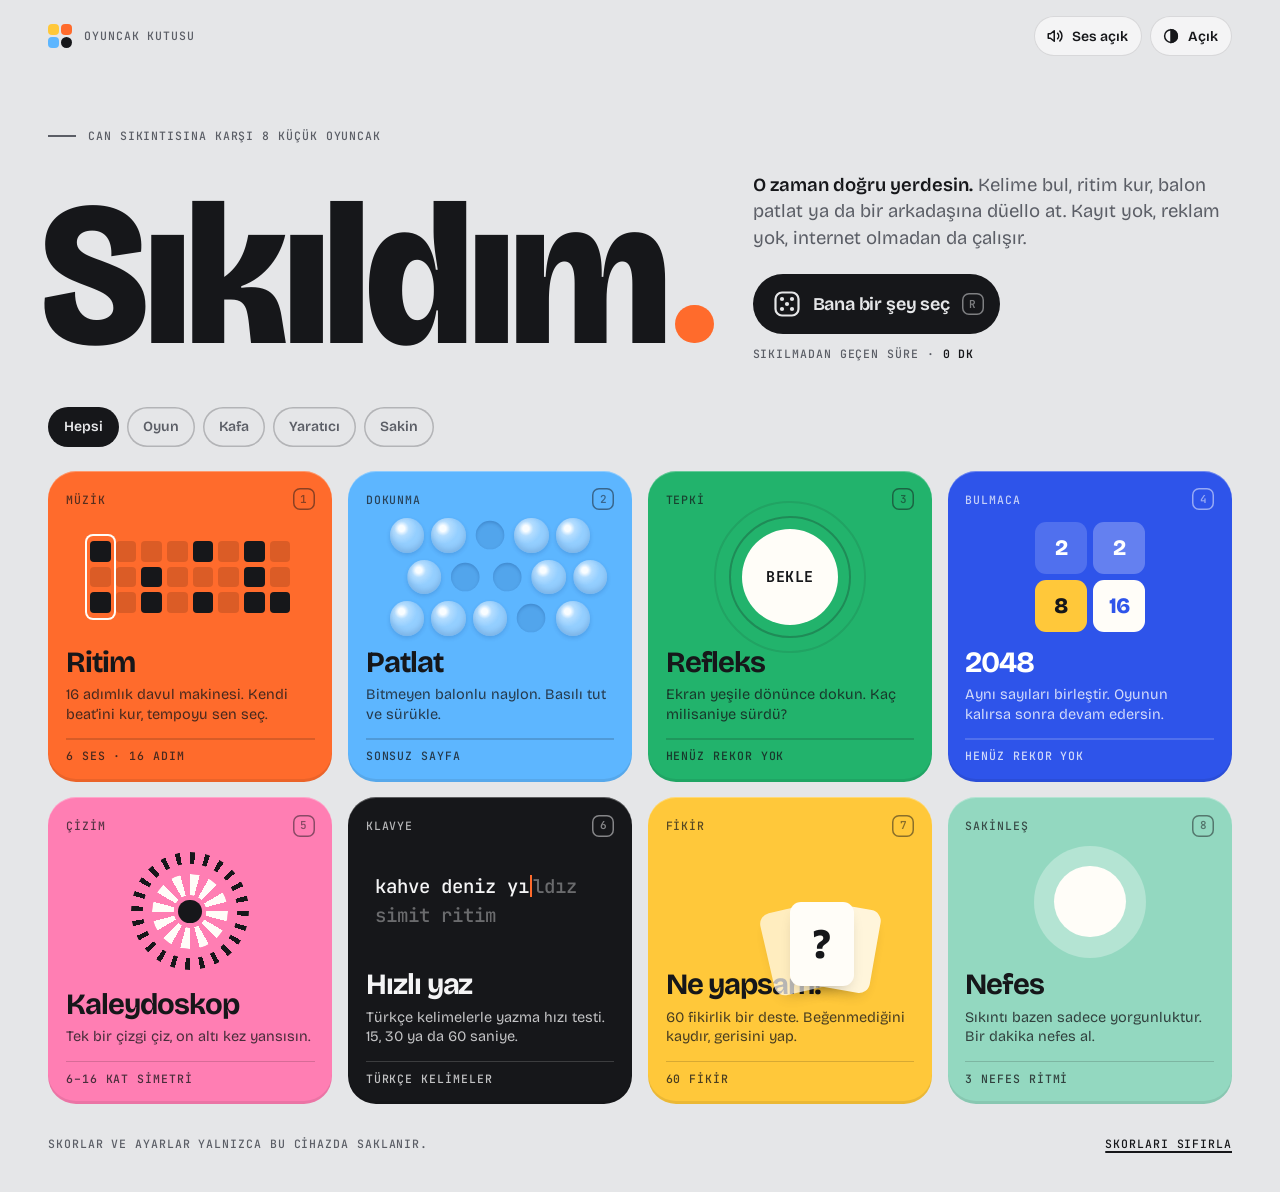
==== sikildim/v2/index.html @ 3359e669 "WIP: Sıkıldım v2 skeleton (modular toys, phone-first hub, PWA) V1 (sikildim/index.html) is unchanged" ====
<!doctype html>
<html lang="tr">
<head>
<meta charset="utf-8">
<meta name="viewport" content="width=device-width, initial-scale=1, viewport-fit=cover">
<title>Sıkıldım</title>
<meta name="description" content="Can sıkıntısına karşı küçük oyuncaklar: kelime bulmacası, yılan, davul makinesi, melodi, refleks, düello, balonlu naylon ve daha fazlası. Telefona uygulama gibi eklenir, internetsiz çalışır.">
<meta name="theme-color" content="#E5E6E8" media="(prefers-color-scheme: light)">
<meta name="theme-color" content="#101113" media="(prefers-color-scheme: dark)">
<link rel="manifest" href="manifest.webmanifest">
<link rel="icon" href="icons/favicon.svg" type="image/svg+xml">
<link rel="apple-touch-icon" href="icons/apple-touch-icon.png">
<meta name="mobile-web-app-capable" content="yes">
<meta name="apple-mobile-web-app-capable" content="yes">
<meta name="apple-mobile-web-app-status-bar-style" content="default">
<meta name="apple-mobile-web-app-title" content="Sıkıldım">
<link rel="preconnect" href="https://fonts.googleapis.com">
<link rel="preconnect" href="https://fonts.gstatic.com" crossorigin>
<link rel="stylesheet" href="https://fonts.googleapis.com/css2?family=Bricolage+Grotesque:opsz,wdth,wght@12..96,75..100,200..800&family=JetBrains+Mono:wght@400..700&display=swap">
<link rel="stylesheet" href="app.css">
<script defer src="core.js"></script>
<script defer src="toys/kelime-words.js"></script>
<script defer src="toys/kelime.js"></script>
<script defer src="toys/yilan.js"></script>
<script defer src="toys/ritim.js"></script>
<script defer src="toys/patlat.js"></script>
<script defer src="toys/refleks.js"></script>
<script defer src="toys/melodi.js"></script>
<script defer src="toys/2048.js"></script>
<script defer src="toys/duello.js"></script>
<script defer src="toys/hafiza.js"></script>
<script defer src="toys/kaleydoskop.js"></script>
<script defer src="toys/yaz.js"></script>
<script defer src="toys/yapsam.js"></script>
<script defer src="toys/nefes.js"></script>
<script defer src="hub.js"></script>
</head>
<body>
<div id="app" lang="tr">
<a class="skip" href="#shelf">Oyuncaklara geç</a>

<div class="hub" id="hub">
  <header class="wrap top">
    <div class="brand">
      <span class="brand-mark" aria-hidden="true"><i></i><i></i><i></i><i></i></span>
      <span class="mono">Oyuncak kutusu</span>
    </div>
    <div class="top-actions">
      <button type="button" class="icon-btn sound-btn" aria-pressed="true">
        <svg viewBox="0 0 24 24" fill="none" stroke="currentColor" stroke-width="2" stroke-linecap="round" stroke-linejoin="round" aria-hidden="true"><path d="M11 5 6 9H3v6h3l5 4V5Z"/><path class="ico-on" d="M15.5 8.5a5 5 0 0 1 0 7"/><path class="ico-on" d="M18.5 5.5a9 9 0 0 1 0 13"/><path class="ico-off" d="m16 9 6 6m0-6-6 6"/></svg>
        <span class="lbl">Ses açık</span>
      </button>
      <button type="button" class="icon-btn" id="theme-btn" aria-label="Temayı değiştir">
        <svg viewBox="0 0 24 24" fill="none" stroke="currentColor" stroke-width="2" aria-hidden="true"><circle cx="12" cy="12" r="8.5"/><path d="M12 3.5a8.5 8.5 0 0 1 0 17Z" fill="currentColor"/></svg>
        <span class="lbl">Tema</span>
      </button>
    </div>
  </header>

  <main class="wrap">
    <section class="hero" aria-labelledby="hero-title">
      <p class="eyebrow mono" id="eyebrow">Can sıkıntısına karşı küçük oyuncaklar</p>
      <div class="hero-main">
        <h1 class="title" id="hero-title" aria-label="Sıkıldım."><span class="title-word" aria-hidden="true">Sıkıldım</span><span class="dot" id="dot" aria-hidden="true"></span></h1>
        <div class="hero-side">
          <p class="lede"><strong>O zaman doğru yerdesin.</strong> Kelime bul, ritim kur, balon patlat ya da bir arkadaşına düello at. Kayıt yok, reklam yok, internet olmadan da çalışır.</p>
          <div class="hero-cta">
            <button type="button" class="roll" data-roll>
              <svg viewBox="0 0 28 28" aria-hidden="true"><rect x="2.5" y="2.5" width="23" height="23" rx="6.5" fill="none" stroke="currentColor" stroke-width="2.2"/><circle cx="9" cy="9" r="2.1" fill="currentColor"/><circle cx="19" cy="9" r="2.1" fill="currentColor"/><circle cx="14" cy="14" r="2.1" fill="currentColor"/><circle cx="9" cy="19" r="2.1" fill="currentColor"/><circle cx="19" cy="19" r="2.1" fill="currentColor"/></svg>
              <i class="roll-sw" aria-hidden="true"></i><span class="roll-label">Bana bir şey seç</span> <kbd>R</kbd>
            </button>
            <p class="mono meta" id="meta">Sıkılmadan geçen süre · <b>0 dk</b></p>
          </div>
        </div>
      </div>
    </section>

    <div class="hub-tools">
      <a class="resume" id="resume" href="#" hidden><i aria-hidden="true"></i><span class="mono">Kaldığın yer</span><span id="resume-name"></span><span aria-hidden="true">→</span></a>
      <div class="filters" id="filters" role="group" aria-label="Oyuncakları süz"></div>
    </div>

    <section class="shelf" id="shelf" aria-label="Oyuncaklar"></section>
  </main>

  <footer class="wrap foot mono">
    <p>Skorlar ve ayarlar yalnızca bu cihazda saklanır.</p>
    <button type="button" class="link-btn install-btn" id="foot-install" hidden>Ana ekrana ekle</button>
    <div class="foot-reset" id="reset-zone">
      <button type="button" class="link-btn" id="reset">Skorları sıfırla</button>
    </div>
  </footer>

  <div class="dock" id="dock">
    <button type="button" class="roll" data-roll>
      <svg viewBox="0 0 28 28" aria-hidden="true"><rect x="2.5" y="2.5" width="23" height="23" rx="6.5" fill="none" stroke="currentColor" stroke-width="2.2"/><circle cx="9" cy="9" r="2.1" fill="currentColor"/><circle cx="19" cy="9" r="2.1" fill="currentColor"/><circle cx="14" cy="14" r="2.1" fill="currentColor"/><circle cx="9" cy="19" r="2.1" fill="currentColor"/><circle cx="19" cy="19" r="2.1" fill="currentColor"/></svg>
      <i class="roll-sw" aria-hidden="true"></i><span class="roll-label">Bana bir şey seç</span>
    </button>
    <button type="button" class="icon-btn install-btn" id="dock-install" aria-label="Ana ekrana ekle" hidden>
      <svg viewBox="0 0 24 24" fill="none" stroke="currentColor" stroke-width="2.2" stroke-linecap="round" stroke-linejoin="round" aria-hidden="true"><path d="M12 4v11"/><path d="m7.5 10.5 4.5 4.5 4.5-4.5"/><path d="M5 19h14"/></svg>
      <span class="lbl">Ekle</span>
    </button>
  </div>
</div>

<div class="stage" id="stage" role="dialog" aria-modal="true" aria-labelledby="stage-title" hidden>
  <div class="stage-veil" id="stage-veil" aria-hidden="true" hidden></div>
  <div class="stage-bar">
    <button type="button" class="back" id="back" aria-label="Oyuncak kutusuna dön">
      <svg viewBox="0 0 24 24" fill="none" stroke="currentColor" stroke-width="2.2" stroke-linecap="round" stroke-linejoin="round" aria-hidden="true"><path d="M15 5l-7 7 7 7"/></svg>
      <span>Kutu</span><kbd>Esc</kbd>
    </button>
    <div class="stage-id">
      <span class="stage-swatch" aria-hidden="true"></span>
      <span class="mono stage-kind" id="stage-kind"></span>
      <h2 class="stage-title" id="stage-title"></h2>
    </div>
    <div class="stage-right">
      <p class="mono stage-hint" id="stage-hint"></p>
      <button type="button" class="icon-btn sound-btn" aria-pressed="true">
        <svg viewBox="0 0 24 24" fill="none" stroke="currentColor" stroke-width="2" stroke-linecap="round" stroke-linejoin="round" aria-hidden="true"><path d="M11 5 6 9H3v6h3l5 4V5Z"/><path class="ico-on" d="M15.5 8.5a5 5 0 0 1 0 7"/><path class="ico-on" d="M18.5 5.5a9 9 0 0 1 0 13"/><path class="ico-off" d="m16 9 6 6m0-6-6 6"/></svg>
        <span class="lbl">Ses açık</span>
      </button>
    </div>
  </div>
  <div class="stage-body" id="stage-body"></div>
</div>

<div class="sr-only" aria-live="polite" id="live"></div>
</div>
</body>
</html>
---- sikildim/v2/app.css ----
:root {
  /* Layout (v2, phone first): compact headline, filter chips and a 2-up shelf of toy tiles; a thumb-zone dock holds the dice.
     Each tile (or the dice) grows into a full-screen stage. */
  --bg: #E5E6E8;
  --panel: #F4F4F5;
  --panel-2: #D9DADD;
  --panel-3: #CBCCD0;
  --fg: #16171A;
  --mute: #5B5E66;
  --line: rgba(22, 23, 26, .12);
  --line-2: rgba(22, 23, 26, .24);
  --shade: rgba(16, 18, 24, .3);

  /* The toy box: one colour per toy, identical in both themes */
  --yellow: #FFC83A;
  --orange: #FF6B2C;
  --green: #22B36C;
  --sky: #5DB6FF;
  --pink: #FF7EB3;
  --cobalt: #2E54EA;
  --mint: #93D8C0;
  --lilac: #B9A3FF;
  --red: #F2493B;
  --teal: #14A89E;
  --sand: #EAD7AE;
  --lime: #C6EE4B;
  --paper: #FFFDF8;
  --on-light: #16171A;
  --on-dark: #FFFFFF;
  --ink-tile: #16171A;
  --ink-tile-fg: #F4F4F5;
  --canvas: #0E0F12;
  --canvas-fg: #E9EAEE;
  --bad: #D93A3F;

  /* 2048 ramp */
  --g2: #F7F7F8; --g4: #E6E8EE; --g8: #C3D1FF; --g16: #93ADFF; --g32: #6286FF; --g64: #2E54EA;
  --g128: #FFD45C; --g256: #FFC83A; --g512: #FF9A3C; --g1024: #FF6B2C; --gsup: #FF7EB3;

  --f-display: "Bricolage Grotesque", ui-sans-serif, system-ui, -apple-system, "Segoe UI", Roboto, "Helvetica Neue", Arial, sans-serif;
  --f-mono: "JetBrains Mono", ui-monospace, "SFMono-Regular", Menlo, Consolas, monospace;
  --ease: cubic-bezier(.2, .8, .2, 1);
  --spring: cubic-bezier(.3, 1.45, .55, 1);
  --r-xl: 28px;
  --r-lg: 20px;
  --r-md: 14px;
  --gutter: clamp(16px, 4vw, 48px);
}
@media (prefers-color-scheme: dark) {
  :root:not([data-theme="light"]) {
    --bg: #101113; --panel: #1B1C1F; --panel-2: #26272B; --panel-3: #33343A;
    --fg: #EDEEF0; --mute: #9A9DA5; --line: rgba(255, 255, 255, .09); --line-2: rgba(255, 255, 255, .2); --shade: rgba(0, 0, 0, .65);
    --ink-tile: #EDEEF0; --ink-tile-fg: #16171A; --bad: #FF6469;
    --g2: #2A2B30; --g4: #36383F;
    color-scheme: dark;
  }
}
:root[data-theme="dark"] {
  --bg: #101113; --panel: #1B1C1F; --panel-2: #26272B; --panel-3: #33343A;
  --fg: #EDEEF0; --mute: #9A9DA5; --line: rgba(255, 255, 255, .09); --line-2: rgba(255, 255, 255, .2); --shade: rgba(0, 0, 0, .65);
  --ink-tile: #EDEEF0; --ink-tile-fg: #16171A; --bad: #FF6469;
  --g2: #2A2B30; --g4: #36383F;
  color-scheme: dark;
}

*, *::before, *::after { box-sizing: border-box; }
[hidden] { display: none !important; }
html { background: var(--bg); -webkit-text-size-adjust: 100%; }
html.stage-open { overflow: hidden; padding-right: var(--sbw, 0px); }
body {
  margin: 0; background: var(--bg); color: var(--fg);
  font: 400 17px/1.5 var(--f-display);
  -webkit-font-smoothing: antialiased; -moz-osx-font-smoothing: grayscale;
}
h1, h2, h3, p { margin: 0; }
h1, h2, h3 { text-wrap: balance; }
p { text-wrap: pretty; }
a { color: inherit; }
button, input, select { font: inherit; color: inherit; }
button { background: none; border: 0; padding: 0; cursor: pointer; -webkit-tap-highlight-color: transparent; touch-action: manipulation; }
:focus-visible { outline: 2.5px solid var(--fg); outline-offset: 3px; }
::selection { background: var(--yellow); color: var(--on-light); }
.sr-only { position: absolute !important; width: 1px; height: 1px; padding: 0; margin: -1px; overflow: hidden; clip: rect(0 0 0 0); white-space: nowrap; border: 0; }
.mono { font-family: var(--f-mono); font-size: 11.5px; font-weight: 500; line-height: 1.35; letter-spacing: .08em; text-transform: uppercase; }
kbd {
  display: inline-grid; place-items: center; min-width: 22px; height: 22px; padding: 0 6px; border-radius: 7px;
  font: 600 11px/1 var(--f-mono); letter-spacing: 0; box-shadow: inset 0 0 0 1.5px currentColor; opacity: .5;
}
@media (hover: none) { .btn kbd, .back kbd, .roll kbd, .tile-top kbd, .pad kbd { display: none; } }
.skip { position: fixed; left: 16px; top: -80px; z-index: 100; padding: 10px 14px; border-radius: 10px; background: var(--fg); color: var(--bg); font-weight: 600; text-decoration: none; }
.skip:focus { top: 16px; }

/* ---------- Shared controls ---------- */
.btn {
  display: inline-flex; align-items: center; justify-content: center; gap: 10px; height: 48px; padding: 0 20px;
  border-radius: 999px; background: var(--panel); box-shadow: inset 0 0 0 1px var(--line);
  font-size: 16px; font-weight: 600; white-space: nowrap; text-decoration: none;
  transition: transform .35s var(--spring), background .2s, box-shadow .2s;
}
.btn:hover { background: var(--panel-2); }
.btn:active { transform: scale(.96); transition-duration: .1s; }
.btn.primary { background: var(--fg); color: var(--bg); box-shadow: none; }
.btn.primary:hover { background: var(--fg); box-shadow: 0 10px 24px -14px var(--shade); }
.btn[disabled] { opacity: .45; cursor: not-allowed; }
.icon-btn {
  display: inline-flex; align-items: center; gap: 8px; height: 40px; padding: 0 14px 0 12px; border-radius: 999px;
  background: var(--panel); box-shadow: inset 0 0 0 1px var(--line); font-size: 14px; font-weight: 600;
  transition: background .2s, transform .3s var(--spring);
}
.icon-btn:hover { background: var(--panel-2); }
.icon-btn:active { transform: scale(.95); }
.icon-btn svg { width: 18px; height: 18px; flex: none; }
.sound-btn[aria-pressed="false"] .ico-on, .sound-btn[aria-pressed="true"] .ico-off { display: none; }
.seg { display: inline-flex; flex-wrap: wrap; justify-content: center; gap: 3px; padding: 4px; border-radius: 22px; background: var(--panel-2); }
.seg button { min-height: 36px; padding: 0 14px; border-radius: 999px; font-size: 14px; font-weight: 600; color: var(--mute); transition: background .2s, color .2s; }
.seg button:hover { color: var(--fg); }
.seg button[aria-pressed="true"] { background: var(--panel); color: var(--fg); box-shadow: 0 1px 3px var(--shade); }
.chips { display: flex; flex-wrap: wrap; justify-content: center; gap: 6px; }
.chip {
  display: inline-flex; align-items: center; gap: 8px; height: 36px; padding: 0 14px; border-radius: 999px;
  font-size: 14px; font-weight: 600; color: var(--mute); box-shadow: inset 0 0 0 1.5px var(--line-2);
  transition: background .2s, color .2s, box-shadow .2s, transform .3s var(--spring);
}
.chip:hover { color: var(--fg); box-shadow: inset 0 0 0 1.5px var(--fg); }
.chip:active { transform: scale(.95); }
.chip[aria-pressed="true"] { background: var(--fg); color: var(--bg); box-shadow: none; }
input[type="range"] { -webkit-appearance: none; appearance: none; width: 100%; height: 28px; margin: 0; background: transparent; cursor: pointer; }
input[type="range"]::-webkit-slider-runnable-track { height: 6px; border-radius: 99px; background: linear-gradient(var(--c), var(--c)) 0 / var(--p, 50%) 100% no-repeat, var(--panel-3); }
input[type="range"]::-webkit-slider-thumb { -webkit-appearance: none; width: 22px; height: 22px; margin-top: -8px; border-radius: 50%; background: var(--fg); box-shadow: 0 0 0 4px var(--panel); }
input[type="range"]::-moz-range-track { height: 6px; border-radius: 99px; background: var(--panel-3); }
input[type="range"]::-moz-range-progress { height: 6px; border-radius: 99px; background: var(--c); }
input[type="range"]::-moz-range-thumb { width: 22px; height: 22px; border: 0; border-radius: 50%; background: var(--fg); box-shadow: 0 0 0 4px var(--panel); }

/* ---------- Hub ---------- */
.wrap { width: 100%; max-width: 1480px; margin-inline: auto; padding-inline: var(--gutter); }
.hub.covered { visibility: hidden; }
.top { display: flex; align-items: center; justify-content: space-between; gap: 16px; padding-block: calc(env(safe-area-inset-top, 0px) + 16px) 0; }
.brand { display: flex; align-items: center; gap: 12px; color: var(--mute); }
.brand-mark { display: grid; grid-template-columns: 1fr 1fr; gap: 2px; width: 24px; height: 24px; flex: none; }
.brand-mark i { border-radius: 4px; }
.brand-mark i:nth-child(1) { background: var(--yellow); }
.brand-mark i:nth-child(2) { background: var(--orange); }
.brand-mark i:nth-child(3) { background: var(--sky); }
.brand-mark i:nth-child(4) { background: var(--fg); border-radius: 50%; }
.top-actions { display: flex; gap: 8px; }
@media (max-width: 520px) { .top-actions .lbl { display: none; } .icon-btn { padding: 0 11px; } }

.hero { display: grid; gap: clamp(16px, 2.4vw, 28px); padding-block: clamp(26px, 6vw, 72px) clamp(18px, 3vw, 36px); }
.eyebrow { display: flex; align-items: center; gap: 12px; color: var(--mute); }
.eyebrow::before { content: ""; width: 28px; height: 1.5px; background: currentColor; }
.hero-main { display: grid; gap: clamp(22px, 3vw, 40px); align-items: end; }
@media (min-width: 1180px) { .hero-main { grid-template-columns: auto minmax(0, 1fr); } }
.title {
  font-size: clamp(56px, 21vw, 236px); line-height: .8; font-weight: 800; font-stretch: 92%;
  letter-spacing: -.02em; margin-left: -.04em; padding-bottom: .05em; white-space: nowrap;
}
@media (min-width: 1180px) { .title { font-size: clamp(150px, 16vw, 236px); } }
.title-word { display: inline-block; }
.dot {
  display: inline-block; width: .19em; height: .19em; margin-left: .04em; border-radius: 50%;
  background: var(--dot, var(--orange)); transform-origin: 50% 100%; cursor: pointer; transition: background .3s;
}
.hero-side { display: grid; gap: 22px; max-width: 540px; padding-bottom: .4em; }
.lede { font-size: clamp(17px, 1.45vw, 20px); line-height: 1.45; color: var(--mute); }
.lede strong { color: var(--fg); font-weight: 600; }
.hero-cta { display: flex; flex-wrap: wrap; align-items: center; gap: 12px 18px; }
.roll {
  display: inline-flex; align-items: center; gap: 12px; height: 60px; padding: 0 16px 0 20px; border-radius: 999px;
  background: var(--fg); color: var(--bg); font-size: 18px; font-weight: 650; letter-spacing: -.01em; white-space: nowrap;
  transition: transform .4s var(--spring), box-shadow .3s;
}
.roll:hover { transform: translateY(-2px); box-shadow: 0 16px 32px -16px var(--shade); }
.roll:active { transform: translateY(1px) scale(.98); transition-duration: .1s; }
.roll svg { width: 28px; height: 28px; flex: none; }
.roll.is-rolling svg { animation: spin .5s linear infinite; }
.roll kbd { color: var(--bg); }
.meta { color: var(--mute); }
.meta b { color: var(--fg); font-weight: 600; }

.shelf { display: grid; grid-template-columns: repeat(4, minmax(0, 1fr)); gap: clamp(10px, 1.2vw, 16px); }
@media (max-width: 960px) { .shelf { grid-template-columns: repeat(2, minmax(0, 1fr)); } }
.tile {
  --cf: var(--on-light);
  position: relative; isolation: isolate; overflow: hidden;
  display: flex; flex-direction: column; min-height: clamp(260px, 24vw, 330px); padding: clamp(14px, 1.4vw, 20px);
  border-radius: var(--r-xl); background: var(--c); color: var(--cf); text-decoration: none;
  box-shadow: inset 0 1px 0 rgba(255, 255, 255, .3), inset 0 -3px 0 rgba(0, 0, 0, .08);
  transition: transform .55s var(--spring), box-shadow .4s var(--ease), opacity .3s, filter .3s;
}
.tile:hover { transform: translateY(-5px); box-shadow: inset 0 1px 0 rgba(255, 255, 255, .3), inset 0 -3px 0 rgba(0, 0, 0, .08), 0 24px 40px -24px var(--shade); }
.tile:active { transform: translateY(0) scale(.985); transition-duration: .12s; }
.tile:focus-visible { outline-offset: 4px; }
.tile-top { display: flex; align-items: center; justify-content: space-between; gap: 8px; }
.tile-top .mono { opacity: .72; }
.art { position: relative; flex: 1; display: grid; place-items: center; min-height: 100px; margin-block: 8px 12px; }
.tile-name { font-size: clamp(24px, 2.3vw, 34px); font-weight: 700; line-height: 1; letter-spacing: -.035em; }
.tile-desc { margin-top: 8px; max-width: 30ch; font-size: 14.5px; line-height: 1.35; opacity: .78; }
.tile-stat { position: relative; margin-top: 14px; padding-top: 10px; opacity: .78; }
.tile-stat::before { content: ""; position: absolute; inset: 0 0 auto; height: 1.5px; background: currentColor; opacity: .22; }
@media (max-width: 560px) {
  .tile { min-height: 190px; padding: 14px; border-radius: 22px; }
  .tile-desc { display: none; }
  .tile-name { font-size: clamp(19px, 5.4vw, 25px); }
  .art { min-height: 64px; margin-block: 4px 8px; transform: scale(.76); }
  .tile-stat { margin-top: 10px; padding-top: 8px; font-size: 10px; }
}
.shelf.rolling .tile { opacity: .4; filter: saturate(.4); }
.shelf.rolling .tile.lit { opacity: 1; filter: none; transform: translateY(-6px) scale(1.015); transition-duration: .12s; }

@keyframes blink { 50% { opacity: 0; } }
@keyframes fadein { from { opacity: 0; } }

.foot { display: flex; flex-wrap: wrap; align-items: center; justify-content: space-between; gap: 12px 24px; padding-block: 32px 40px; color: var(--mute); }
.foot-reset { display: flex; flex-wrap: wrap; align-items: center; gap: 10px; }
.link-btn { font: inherit; letter-spacing: inherit; text-transform: inherit; color: var(--fg); text-decoration: underline; text-underline-offset: 3px; text-decoration-thickness: 1.5px; }
.link-btn.danger { color: var(--bad); }

/* ---------- Stage ---------- */
.stage { position: fixed; inset: 0; z-index: 40; display: flex; flex-direction: column; background: var(--bg); }
.stage-veil { position: absolute; inset: 0; z-index: 5; background: var(--c); opacity: 0; pointer-events: none; }
.stage-bar {
  flex: none; display: flex; align-items: center; gap: clamp(10px, 2vw, 20px);
  padding: calc(env(safe-area-inset-top, 0px) + 12px) var(--gutter) 12px; border-bottom: 1px solid var(--line);
}
.back {
  display: inline-flex; align-items: center; gap: 8px; height: 42px; padding: 0 12px 0 10px; border-radius: 999px; flex: none;
  background: var(--panel); box-shadow: inset 0 0 0 1px var(--line); font-size: 15px; font-weight: 600;
  transition: background .2s, transform .3s var(--spring);
}
.back:hover { background: var(--panel-2); }
.back:active { transform: scale(.95); }
.back svg { width: 20px; height: 20px; }
.stage-id { display: flex; align-items: center; gap: 12px; min-width: 0; }
.stage-swatch { width: 14px; height: 14px; border-radius: 5px; background: var(--c); flex: none; }
.stage-kind { color: var(--mute); }
.stage-title { font-size: clamp(20px, 2vw, 26px); font-weight: 700; line-height: 1; letter-spacing: -.03em; white-space: nowrap; overflow: hidden; text-overflow: ellipsis; }
.stage-right { margin-left: auto; display: flex; align-items: center; gap: 16px; }
.stage-hint { color: var(--mute); text-align: right; }
@media (max-width: 900px) { .stage-hint { display: none; } }
@media (max-width: 560px) { .stage-kind, .back span { display: none; } .stage-right .lbl { display: none; } }
.stage-body {
  flex: 1; min-height: 0; overflow: auto; overscroll-behavior: contain; display: flex; flex-direction: column;
  padding: clamp(18px, 3vw, 40px) var(--gutter) calc(env(safe-area-inset-bottom, 0px) + 28px);
}
.toy { width: 100%; max-width: 1100px; margin: auto; display: flex; flex-direction: column; align-items: center; gap: clamp(16px, 2.4vw, 28px); }
.note { color: var(--mute); text-align: center; }

@keyframes spin { to { transform: rotate(360deg); } }
@media (prefers-reduced-motion: reduce) {
  *, *::before, *::after { animation-duration: .001ms !important; animation-iteration-count: 1 !important; transition-duration: .001ms !important; scroll-behavior: auto !important; }
}

/* ---------- v2: filters, resume, dock, sheets, toast ---------- */
.hub-tools { display: grid; gap: 12px; padding-bottom: clamp(14px, 2vw, 22px); }
.filters {
  display: flex; gap: 8px; overflow-x: auto; scrollbar-width: none; -webkit-overflow-scrolling: touch;
  margin-inline: calc(var(--gutter) * -1); padding: 2px var(--gutter);
}
.filters::-webkit-scrollbar { display: none; }
.filters .chip { flex: none; height: 40px; padding: 0 16px; }
.resume {
  --c: var(--fg);
  justify-self: start; display: inline-flex; align-items: center; gap: 10px; min-height: 44px; padding: 0 16px 0 12px; border-radius: 999px;
  background: var(--panel); box-shadow: inset 0 0 0 1px var(--line); font-size: 15px; font-weight: 600; text-decoration: none;
  transition: transform .3s var(--spring), background .2s;
}
.resume:hover { background: var(--panel-2); }
.resume:active { transform: scale(.97); }
.resume i { width: 14px; height: 14px; border-radius: 5px; background: var(--c); flex: none; }
.resume .mono { color: var(--mute); }
.tile[hidden] { display: none !important; }
.shelf-empty { grid-column: 1 / -1; padding: 40px 0; text-align: center; color: var(--mute); }

.roll .roll-sw { display: none; width: 14px; height: 14px; border-radius: 5px; background: var(--rc, var(--orange)); flex: none; }
.roll.is-rolling .roll-sw { display: block; }
.roll .roll-label { min-width: 0; overflow: hidden; text-overflow: ellipsis; }
.dock { display: none; }
.install-btn[hidden] { display: none !important; }
@media (max-width: 760px) {
  .hero-cta .roll { display: none; }
  .dock {
    position: fixed; left: 0; right: 0; bottom: 0; z-index: 30; display: flex; align-items: center; gap: 10px;
    padding: 18px var(--gutter) calc(env(safe-area-inset-bottom, 0px) + 12px);
    background: linear-gradient(to top, var(--bg) 62%, color-mix(in srgb, var(--bg) 0%, transparent));
    pointer-events: none;
  }
  .dock > * { pointer-events: auto; }
  .dock .roll { flex: 1; justify-content: center; height: 60px; box-shadow: 0 14px 30px -16px var(--shade); }
  .dock .install-btn { flex: none; width: 60px; height: 60px; padding: 0; justify-content: center; border-radius: 50%; }
  .dock .install-btn .lbl { display: none; }
  .foot { padding-bottom: calc(env(safe-area-inset-bottom, 0px) + 104px); }
  html:not(.stage-open) .toast { bottom: calc(env(safe-area-inset-bottom, 0px) + 92px); }
}

.toast {
  position: fixed; left: 50%; bottom: calc(env(safe-area-inset-bottom, 0px) + 24px); z-index: 90; max-width: calc(100vw - 32px);
  padding: 12px 18px; border-radius: 14px; background: var(--fg); color: var(--bg); font-size: 15px; font-weight: 600; text-align: center;
  box-shadow: 0 18px 40px -18px var(--shade); opacity: 0; pointer-events: none; transform: translate(-50%, 16px);
  transition: opacity .25s, transform .4s var(--spring);
}
.toast.show { opacity: 1; transform: translate(-50%, 0); }

.update-bar {
  position: fixed; left: 50%; top: calc(env(safe-area-inset-top, 0px) + 12px); z-index: 95; display: flex; align-items: center; gap: 12px;
  padding: 8px 8px 8px 16px; border-radius: 999px; background: var(--fg); color: var(--bg); font-weight: 600; font-size: 15px;
  transform: translateX(-50%); box-shadow: 0 18px 40px -18px var(--shade); max-width: calc(100vw - 32px);
}
.update-bar button { height: 36px; padding: 0 14px; border-radius: 999px; background: var(--bg); color: var(--fg); font-weight: 650; }

.sheet-wrap { position: fixed; inset: 0; z-index: 85; display: grid; align-items: end; justify-items: center; background: rgba(10, 11, 13, .42); animation: fadein .25s; }
.sheet {
  width: min(100%, 520px); padding: 22px var(--gutter) calc(env(safe-area-inset-bottom, 0px) + 20px); border-radius: 26px 26px 0 0;
  background: var(--panel); box-shadow: 0 -20px 50px -30px var(--shade); display: grid; gap: 16px; animation: sheetin .45s var(--spring);
}
@media (min-width: 561px) { .sheet-wrap { align-items: center; } .sheet { border-radius: 26px; padding-bottom: 22px; } }
@keyframes sheetin { from { transform: translateY(40px); opacity: 0; } }
.sheet h2 { font-size: 26px; font-weight: 750; letter-spacing: -.03em; line-height: 1.05; }
.sheet ol { margin: 0; padding-left: 22px; display: grid; gap: 10px; color: var(--mute); }
.sheet ol strong { color: var(--fg); }
.sheet .btn { justify-self: stretch; }
.share-glyph { display: inline-block; width: 18px; height: 18px; vertical-align: -3px; }

body { -webkit-tap-highlight-color: transparent; }
@media (display-mode: standalone) { html, body { overscroll-behavior-y: none; } }
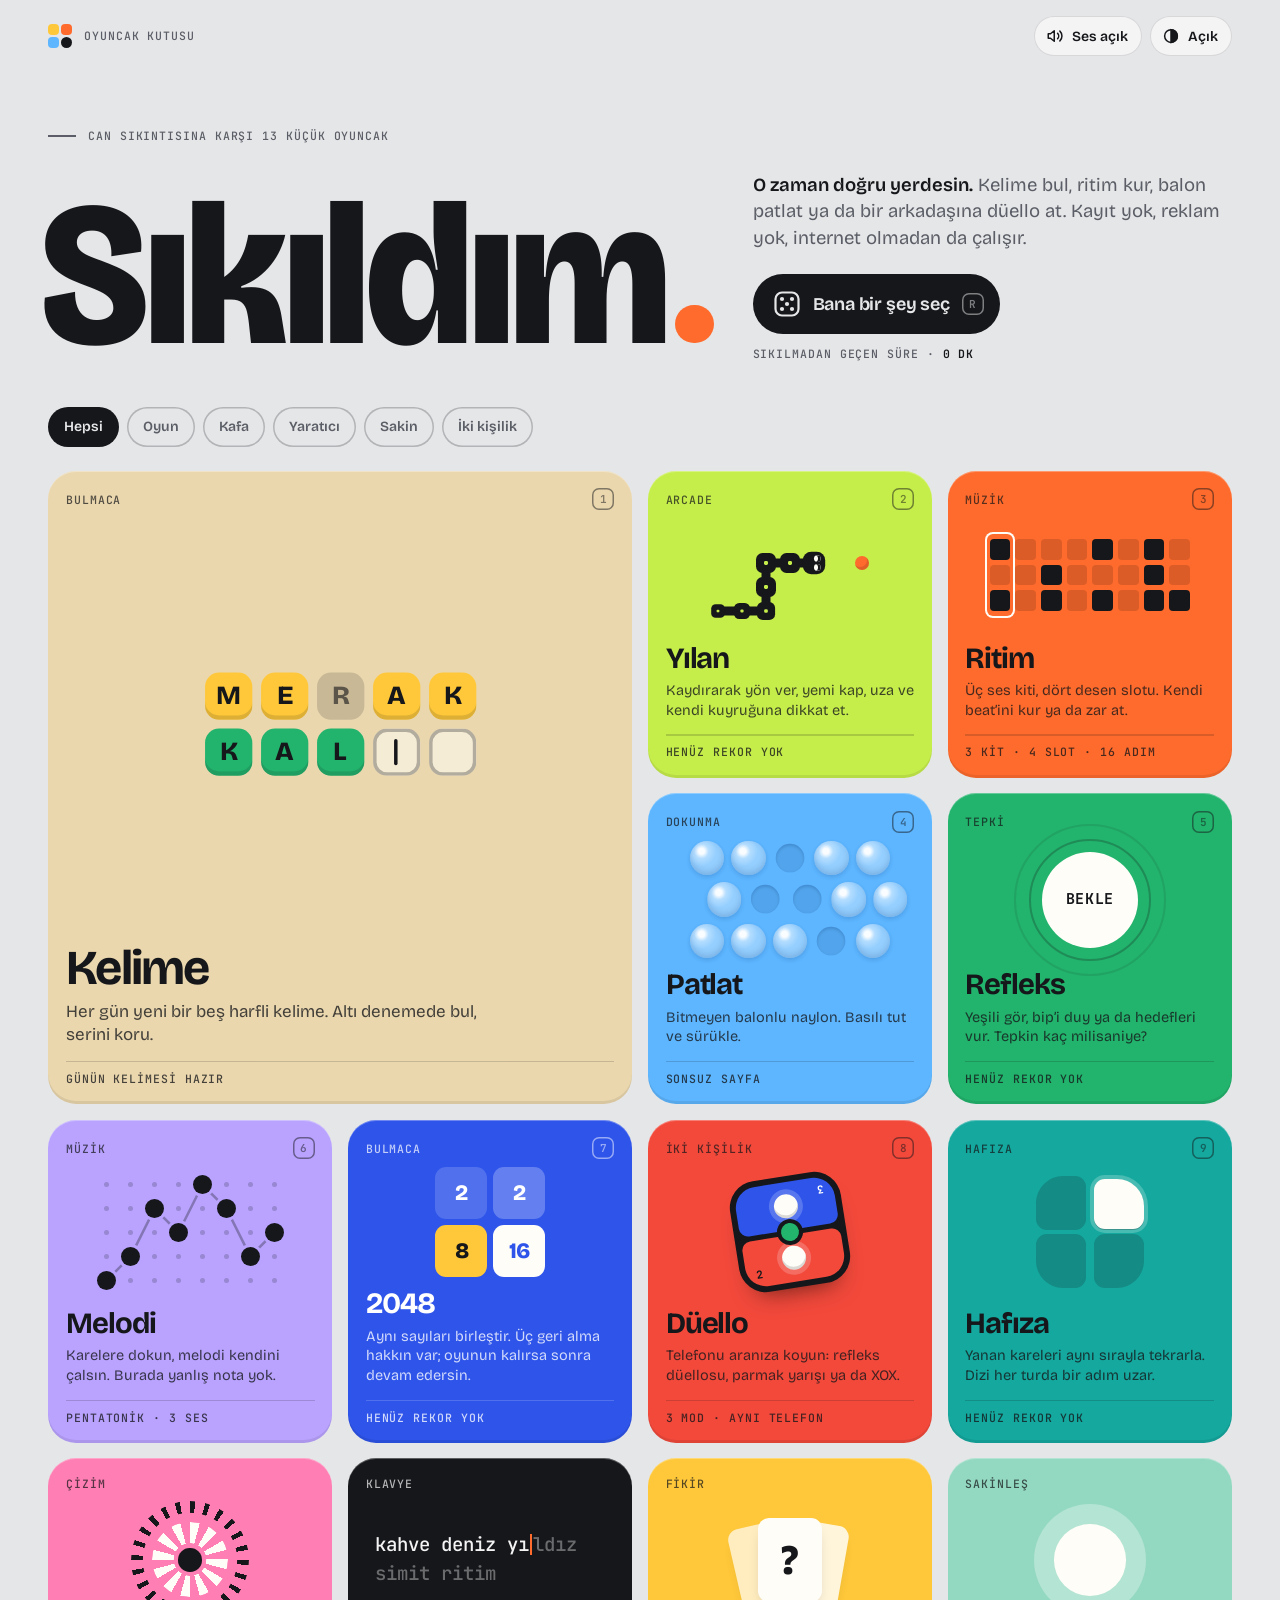
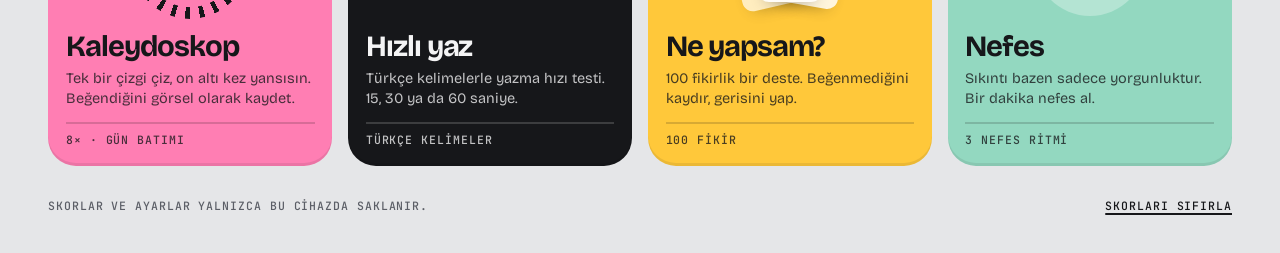
==== commit 6d1a272a: "WIP: Sıkıldım v2 new toys, deeper toys and integration fixes Adds Kelime (daily Turkish word puzzle)" ====
--- a/sikildim/v2/index.html
+++ b/sikildim/v2/index.html
@@ -103,7 +103,7 @@
   </div>
 </div>
 
-<div class="stage" id="stage" role="dialog" aria-modal="true" aria-labelledby="stage-title" hidden>
+<div class="stage" id="stage" role="dialog" aria-modal="true" aria-labelledby="stage-title" tabindex="-1" hidden>
   <div class="stage-veil" id="stage-veil" aria-hidden="true" hidden></div>
   <div class="stage-bar">
     <button type="button" class="back" id="back" aria-label="Oyuncak kutusuna dön">
--- a/sikildim/v2/app.css
+++ b/sikildim/v2/app.css
@@ -124,6 +124,10 @@
 .chip:hover { color: var(--fg); box-shadow: inset 0 0 0 1.5px var(--fg); }
 .chip:active { transform: scale(.95); }
 .chip[aria-pressed="true"] { background: var(--fg); color: var(--bg); box-shadow: none; }
+.stat { display: grid; gap: 6px; padding: 14px 16px; border-radius: var(--r-md); background: var(--panel); box-shadow: inset 0 0 0 1px var(--line); }
+.stat .mono { color: var(--mute); }
+.stat b { font-size: clamp(22px, 2.6vw, 32px); font-weight: 700; line-height: 1; letter-spacing: -.03em; font-variant-numeric: tabular-nums; }
+@media (max-width: 480px) { .stat { padding: 12px; } }
 input[type="range"] { -webkit-appearance: none; appearance: none; width: 100%; height: 28px; margin: 0; background: transparent; cursor: pointer; }
 input[type="range"]::-webkit-slider-runnable-track { height: 6px; border-radius: 99px; background: linear-gradient(var(--c), var(--c)) 0 / var(--p, 50%) 100% no-repeat, var(--panel-3); }
 input[type="range"]::-webkit-slider-thumb { -webkit-appearance: none; width: 22px; height: 22px; margin-top: -8px; border-radius: 50%; background: var(--fg); box-shadow: 0 0 0 4px var(--panel); }
@@ -217,6 +221,7 @@
 
 /* ---------- Stage ---------- */
 .stage { position: fixed; inset: 0; z-index: 40; display: flex; flex-direction: column; background: var(--bg); }
+.stage:focus { outline: none; }
 .stage-veil { position: absolute; inset: 0; z-index: 5; background: var(--c); opacity: 0; pointer-events: none; }
 .stage-bar {
   flex: none; display: flex; align-items: center; gap: clamp(10px, 2vw, 20px);
@@ -269,6 +274,16 @@
 .resume i { width: 14px; height: 14px; border-radius: 5px; background: var(--c); flex: none; }
 .resume .mono { color: var(--mute); }
 .tile[hidden] { display: none !important; }
+.tile--feature { grid-column: span 2; }
+.tile--feature .tile-desc { max-width: 44ch; }
+@media (min-width: 961px) {
+  .tile--feature { grid-row: span 2; }
+  .tile--feature .art { transform: scale(1.75); }
+  .tile--feature .tile-name { font-size: clamp(40px, 3.8vw, 60px); }
+  .tile--feature .tile-desc { font-size: 17px; }
+}
+@media (max-width: 960px) { .tile--feature .art { transform: scale(1.12); } }
+@media (max-width: 560px) { .tile--feature { min-height: 200px; } .tile--feature .art { transform: scale(1); } }
 .shelf-empty { grid-column: 1 / -1; padding: 40px 0; text-align: center; color: var(--mute); }
 
 .roll .roll-sw { display: none; width: 14px; height: 14px; border-radius: 5px; background: var(--rc, var(--orange)); flex: none; }
